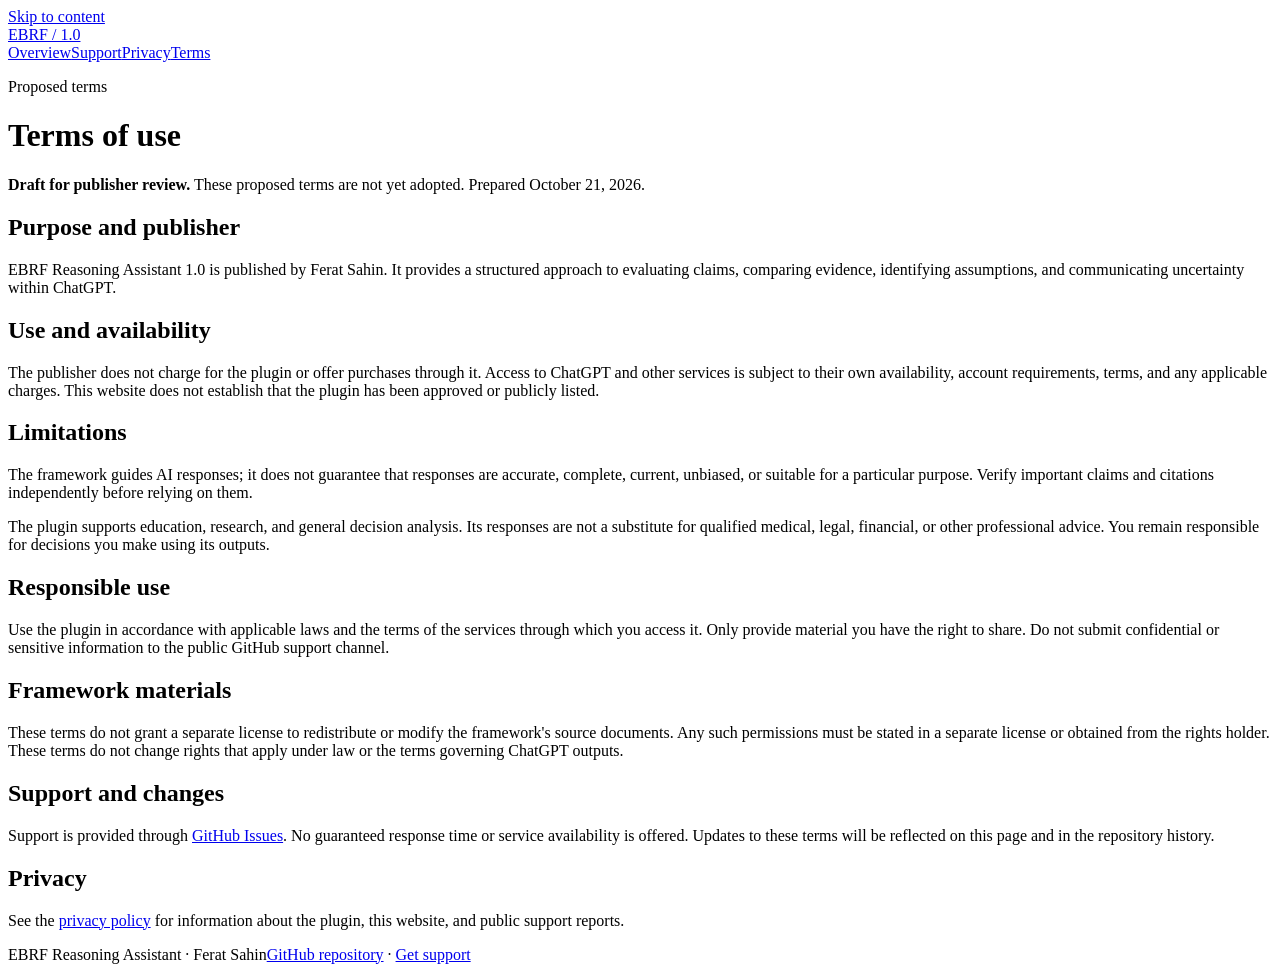
==== terms.html @ 08ca4a03 "Add EBRF website terms.html" ====
<!doctype html>
<html lang="en"><head><meta charset="utf-8"><meta name="viewport" content="width=device-width, initial-scale=1"><meta name="description" content="Proposed terms of use for EBRF Reasoning Assistant 1.0, awaiting publisher review."><title>Terms of use — draft | EBRF</title><link rel="stylesheet" href="styles.css"></head>
<body><a class="skip" href="#main">Skip to content</a><header><div class="wrap"><a class="brand" href="index.html">EBRF / 1.0</a><nav aria-label="Main navigation"><a href="index.html">Overview</a><a href="support.html">Support</a><a href="privacy.html">Privacy</a><a href="terms.html">Terms</a></nav></div></header><main id="main" class="wrap"><div class="article"><p class="eyebrow">Proposed terms</p><h1>Terms of use</h1><div class="notice"><strong>Draft for publisher review.</strong> These proposed terms are not yet adopted. Prepared October 21, 2026.</div>
<h2>Purpose and publisher</h2><p>EBRF Reasoning Assistant 1.0 is published by Ferat Sahin. It provides a structured approach to evaluating claims, comparing evidence, identifying assumptions, and communicating uncertainty within ChatGPT.</p>
<h2>Use and availability</h2><p>The publisher does not charge for the plugin or offer purchases through it. Access to ChatGPT and other services is subject to their own availability, account requirements, terms, and any applicable charges. This website does not establish that the plugin has been approved or publicly listed.</p>
<h2>Limitations</h2><p>The framework guides AI responses; it does not guarantee that responses are accurate, complete, current, unbiased, or suitable for a particular purpose. Verify important claims and citations independently before relying on them.</p><p>The plugin supports education, research, and general decision analysis. Its responses are not a substitute for qualified medical, legal, financial, or other professional advice. You remain responsible for decisions you make using its outputs.</p>
<h2>Responsible use</h2><p>Use the plugin in accordance with applicable laws and the terms of the services through which you access it. Only provide material you have the right to share. Do not submit confidential or sensitive information to the public GitHub support channel.</p>
<h2>Framework materials</h2><p>These terms do not grant a separate license to redistribute or modify the framework's source documents. Any such permissions must be stated in a separate license or obtained from the rights holder. These terms do not change rights that apply under law or the terms governing ChatGPT outputs.</p>
<h2>Support and changes</h2><p>Support is provided through <a href="support.html">GitHub Issues</a>. No guaranteed response time or service availability is offered. Updates to these terms will be reflected on this page and in the repository history.</p>
<h2>Privacy</h2><p>See the <a href="privacy.html">privacy policy</a> for information about the plugin, this website, and public support reports.</p></div></main><footer><div class="wrap"><span>EBRF Reasoning Assistant · Ferat Sahin</span><span><a href="https://github.com/feseee/EBRF">GitHub repository</a> · <a href="support.html">Get support</a></span></div></footer></body></html>
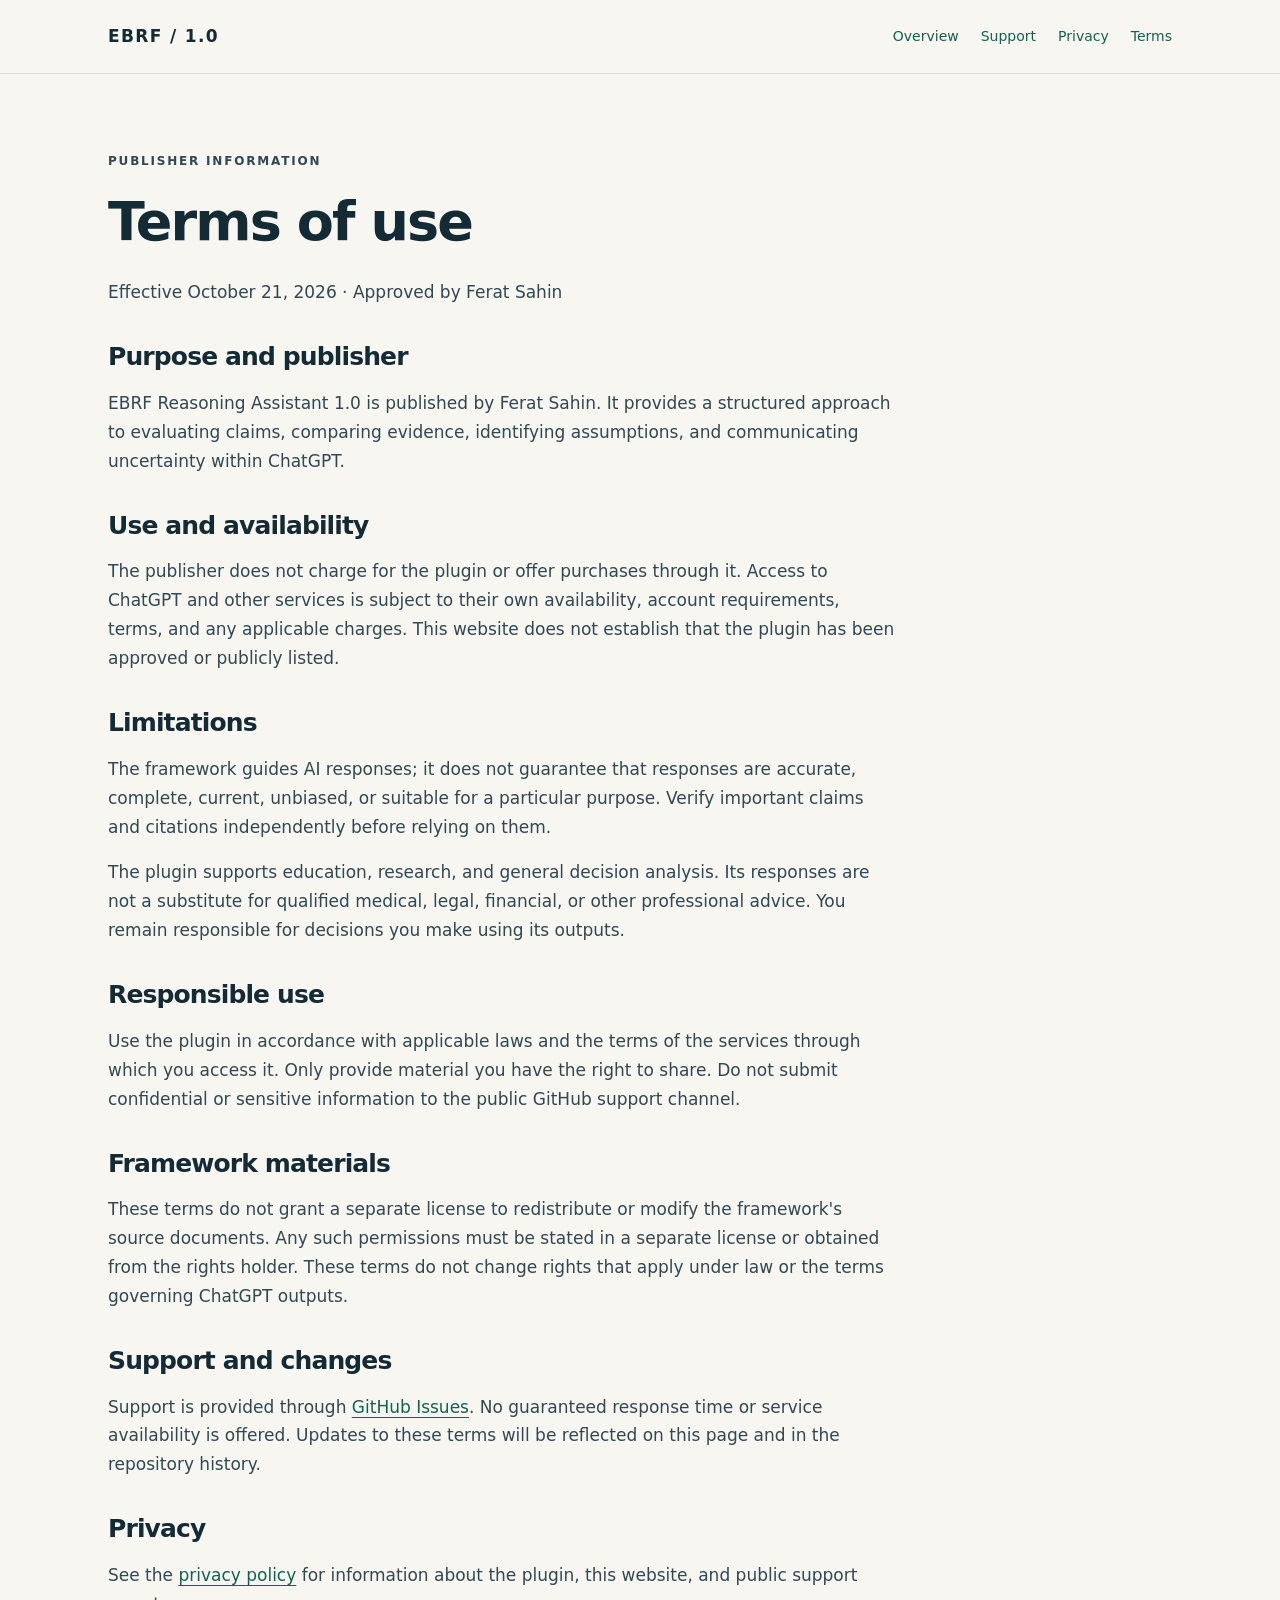
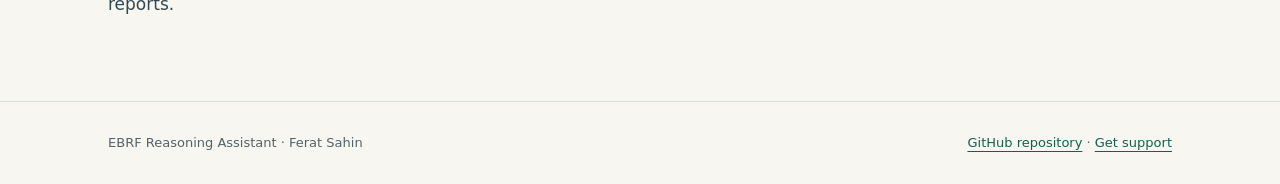
==== commit 0e1081a8: "Adopt publisher-approved EBRF terms of use" ====
--- a/terms.html
+++ b/terms.html
@@ -1,6 +1,6 @@
 <!doctype html>
-<html lang="en"><head><meta charset="utf-8"><meta name="viewport" content="width=device-width, initial-scale=1"><meta name="description" content="Proposed terms of use for EBRF Reasoning Assistant 1.0, awaiting publisher review."><title>Terms of use — draft | EBRF</title><link rel="stylesheet" href="styles.css"></head>
-<body><a class="skip" href="#main">Skip to content</a><header><div class="wrap"><a class="brand" href="index.html">EBRF / 1.0</a><nav aria-label="Main navigation"><a href="index.html">Overview</a><a href="support.html">Support</a><a href="privacy.html">Privacy</a><a href="terms.html">Terms</a></nav></div></header><main id="main" class="wrap"><div class="article"><p class="eyebrow">Proposed terms</p><h1>Terms of use</h1><div class="notice"><strong>Draft for publisher review.</strong> These proposed terms are not yet adopted. Prepared October 21, 2026.</div>
+<html lang="en"><head><meta charset="utf-8"><meta name="viewport" content="width=device-width, initial-scale=1"><meta name="description" content="Terms of use for EBRF Reasoning Assistant 1.0."><title>Terms of use | EBRF</title><link rel="stylesheet" href="styles.css"></head>
+<body><a class="skip" href="#main">Skip to content</a><header><div class="wrap"><a class="brand" href="index.html">EBRF / 1.0</a><nav aria-label="Main navigation"><a href="index.html">Overview</a><a href="support.html">Support</a><a href="privacy.html">Privacy</a><a href="terms.html">Terms</a></nav></div></header><main id="main" class="wrap"><div class="article"><p class="eyebrow">Publisher information</p><h1>Terms of use</h1><p>Effective October 21, 2026 · Approved by Ferat Sahin</p>
 <h2>Purpose and publisher</h2><p>EBRF Reasoning Assistant 1.0 is published by Ferat Sahin. It provides a structured approach to evaluating claims, comparing evidence, identifying assumptions, and communicating uncertainty within ChatGPT.</p>
 <h2>Use and availability</h2><p>The publisher does not charge for the plugin or offer purchases through it. Access to ChatGPT and other services is subject to their own availability, account requirements, terms, and any applicable charges. This website does not establish that the plugin has been approved or publicly listed.</p>
 <h2>Limitations</h2><p>The framework guides AI responses; it does not guarantee that responses are accurate, complete, current, unbiased, or suitable for a particular purpose. Verify important claims and citations independently before relying on them.</p><p>The plugin supports education, research, and general decision analysis. Its responses are not a substitute for qualified medical, legal, financial, or other professional advice. You remain responsible for decisions you make using its outputs.</p>
--- a/styles.css
+++ b/styles.css
@@ -0,0 +1 @@
+:root{--ink:#142b36;--muted:#52636c;--paper:#f7f6f0;--line:#d6ded9;--accent:#126252}*{box-sizing:border-box}body{margin:0;background:var(--paper);color:var(--ink);font:17px/1.7 system-ui,-apple-system,BlinkMacSystemFont,"Segoe UI",sans-serif}a{color:var(--accent);text-underline-offset:4px}a:hover{text-decoration-thickness:2px}a:focus-visible{outline:3px solid #b77916;outline-offset:5px}.wrap{max-width:1120px;margin:auto;padding:0 28px}header{border-bottom:1px solid var(--line)}header .wrap{display:flex;align-items:center;justify-content:space-between;gap:20px;padding-top:22px;padding-bottom:22px}.brand{font-weight:800;letter-spacing:.08em;text-decoration:none;color:var(--ink)}nav{display:flex;flex-wrap:wrap;gap:22px;font-size:14px}nav a{text-decoration:none}.hero{padding:85px 0 65px;max-width:900px}.eyebrow{font-size:12px;letter-spacing:.15em;text-transform:uppercase;font-weight:750;color:var(--accent)}h1,h2,h3{line-height:1.15;letter-spacing:-.035em}h1{font-size:clamp(40px,6vw,74px);max-width:920px;margin:20px 0 25px}h2{font-size:32px;margin:0 0 22px}h3{font-size:22px;margin:0 0 12px}.lead{font-size:22px;line-height:1.6;max-width:740px;color:var(--muted)}.button{display:inline-block;background:var(--accent);color:white;padding:11px 20px;text-decoration:none;border-radius:4px;margin:15px 12px 0 0;font-size:15px;font-weight:650}.status{font-size:14px;color:var(--muted)}section{padding:48px 0;border-top:1px solid var(--line)}.split{display:grid;grid-template-columns:1fr 2fr;gap:55px}.grid{display:grid;grid-template-columns:repeat(3,1fr);gap:28px}.num{font:13px/1.5 ui-monospace,monospace;color:var(--accent);display:block;margin-bottom:16px}.quote{background:#e7eee8;border-left:4px solid var(--accent);padding:22px 26px;margin:16px 0}.process{columns:3;column-gap:32px;padding-left:24px}.process li{padding:5px 0;break-inside:avoid}.article{max-width:790px;padding:65px 0}.article h1{font-size:clamp(36px,5vw,54px)}.article h2{font-size:25px;margin:36px 0 12px}.article p,.article li{color:#314853}.notice{padding:16px 20px;border:1px solid #c5aa69;background:#fff5d9;border-radius:4px}footer{padding:30px 0;border-top:1px solid var(--line);font-size:13px;color:var(--muted)}footer .wrap{display:flex;justify-content:space-between;gap:20px;flex-wrap:wrap}.skip{position:absolute;left:16px;top:-100px;background:white;padding:10px;z-index:2}.skip:focus{top:10px}@media(max-width:700px){header .wrap{align-items:flex-start;flex-direction:column}nav{gap:16px}.wrap{padding:0 22px}.hero{padding:48px 0}.split,.grid{grid-template-columns:1fr;gap:20px}.process{columns:1}.lead{font-size:19px}section{padding:35px 0}.article{padding:40px 0}}
